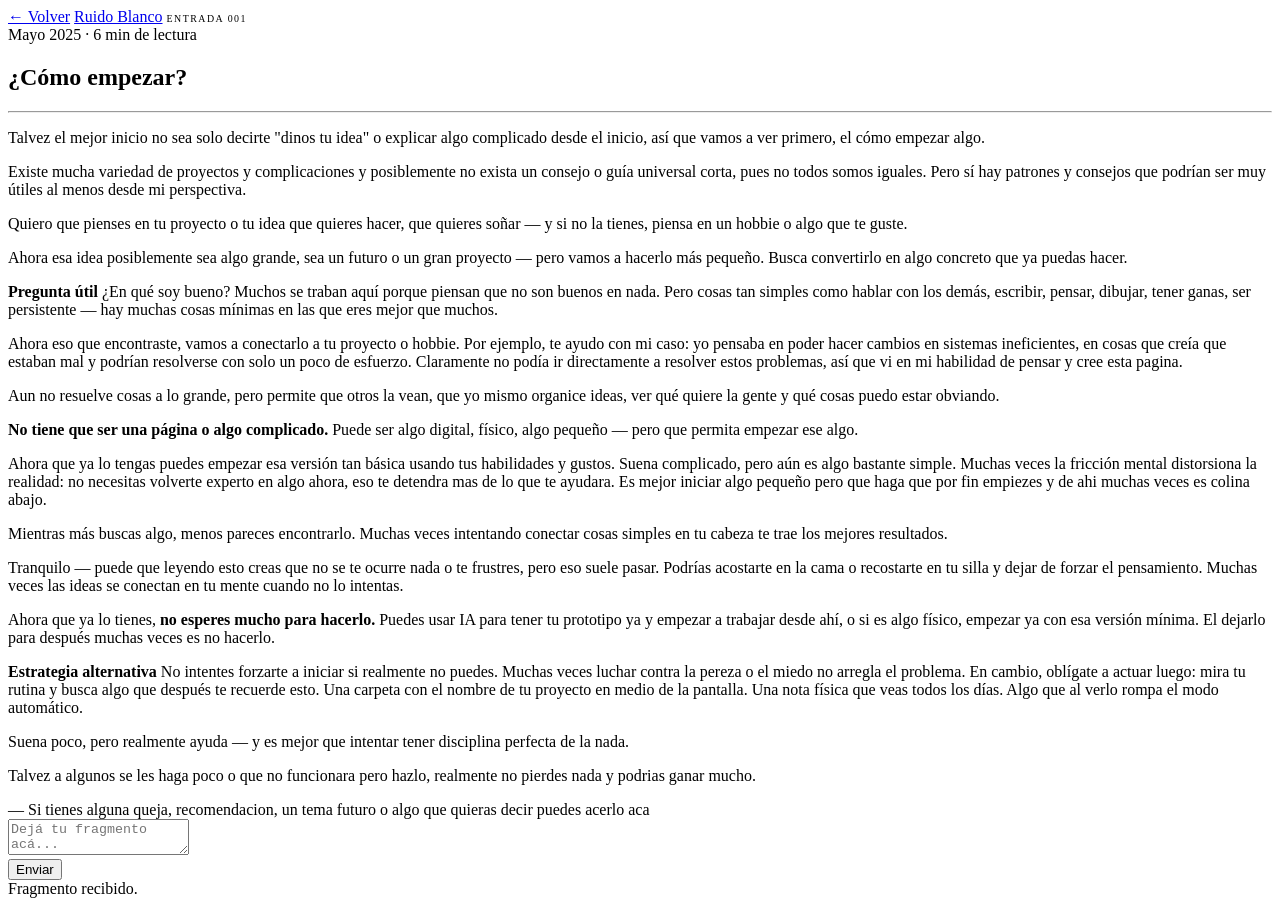
==== como-empezar.html @ b43cd198 "Create como-empezar.html" ====
<!DOCTYPE html>
<html lang="es">
<head>
  <meta charset="UTF-8"/>
  <meta name="viewport" content="width=device-width, initial-scale=1.0"/>
  <title>¿Cómo empezar? — Ruido Blanco</title>
  <link href="https://fonts.googleapis.com/css2?family=Playfair+Display:ital,wght@0,400;0,700;1,400&family=IBM+Plex+Mono:wght@300;400&display=swap" rel="stylesheet"/>
   <nav class="nav">
    <a href="index.html">← Volver</a>
    <a href="index.html" class="site-name">Ruido Blanco</a>
    <span style="font-size:0.62rem;letter-spacing:0.15em;color:var(--muted);text-transform:uppercase;">Entrada 001</span>
  </nav>

  <article class="article-wrap">

    <div class="article-meta">Mayo 2025 · 6 min de lectura</div>
    <h1 class="article-title">¿Cómo empezar?</h1>
    <hr class="article-divider"/>

    <div class="article-body">

      <p>Talvez el mejor inicio no sea solo decirte "dinos tu idea" o explicar algo complicado desde el inicio, así que vamos a ver primero, el cómo empezar algo.</p>

      <p>Existe mucha variedad de proyectos y complicaciones y posiblemente no exista un consejo o guía universal corta, pues no todos somos iguales. Pero sí hay patrones y consejos que podrían ser muy útiles al menos desde mi perspectiva.</p>

      <div class="pullquote">
        Quiero que pienses en tu proyecto o tu idea que quieres hacer, que quieres soñar — y si no la tienes, piensa en un hobbie o algo que te guste.
      </div>

      <p>Ahora esa idea posiblemente sea algo grande, sea un futuro o un gran proyecto — pero vamos a hacerlo más pequeño. Busca convertirlo en algo concreto que ya puedas hacer.</p>

      <div class="tip">
        <strong>Pregunta útil</strong>
        ¿En qué soy bueno? Muchos se traban aquí porque piensan que no son buenos en nada. Pero cosas tan simples como hablar con los demás, escribir, pensar, dibujar, tener ganas, ser persistente — hay muchas cosas mínimas en las que eres mejor que muchos.
      </div>

      <p>Ahora eso que encontraste, vamos a conectarlo a tu proyecto o hobbie. Por ejemplo, te ayudo con mi caso: yo pensaba en poder hacer cambios en sistemas ineficientes, en cosas que creía que estaban mal y podrían resolverse con solo un poco de esfuerzo. Claramente no podía ir directamente a resolver estos problemas, así que vi en mi habilidad de pensar y cree esta pagina.</p>

      <p>Aun no resuelve cosas a lo grande, pero permite que otros la vean, que yo mismo organice ideas, ver qué quiere la gente y qué cosas puedo estar obviando.</p>

      <p><strong>No tiene que ser una página o algo complicado.</strong> Puede ser algo digital, físico, algo pequeño — pero que permita empezar ese algo.</p>

      <p>Ahora que ya lo tengas puedes empezar esa versión tan básica usando tus habilidades y gustos. Suena complicado, pero aún es algo bastante simple. Muchas veces la fricción mental distorsiona la realidad: no necesitas volverte experto en algo ahora, eso te detendra mas de lo que te ayudara. Es mejor iniciar algo pequeño pero que haga que por fin empiezes y de ahi muchas veces es colina abajo.</p>

      <div class="pullquote">
        Mientras más buscas algo, menos pareces encontrarlo. Muchas veces intentando conectar cosas simples en tu cabeza te trae los mejores resultados.
      </div>

      <p>Tranquilo — puede que leyendo esto creas que no se te ocurre nada o te frustres, pero eso suele pasar. Podrías acostarte en la cama o recostarte en tu silla y dejar de forzar el pensamiento. Muchas veces las ideas se conectan en tu mente cuando no lo intentas.</p>

      <p>Ahora que ya lo tienes, <strong>no esperes mucho para hacerlo.</strong> Puedes usar IA para tener tu prototipo ya y empezar a trabajar desde ahí, o si es algo físico, empezar ya con esa versión mínima. El dejarlo para después muchas veces es no hacerlo.</p>

      <div class="tip">
        <strong>Estrategia alternativa</strong>
        No intentes forzarte a iniciar si realmente no puedes. Muchas veces luchar contra la pereza o el miedo no arregla el problema. En cambio, oblígate a actuar luego: mira tu rutina y busca algo que después te recuerde esto. Una carpeta con el nombre de tu proyecto en medio de la pantalla. Una nota física que veas todos los días. Algo que al verlo rompa el modo automático.
      </div>

      <p>Suena poco, pero realmente ayuda — y es mejor que intentar tener disciplina perfecta de la nada.</p>

      <p>Talvez a algunos se les haga poco o que no funcionara pero hazlo, realmente no pierdes nada y podrias ganar mucho.</p>

    </div>

    <!-- RESPUESTAS -->
    <div class="article-footer">
      <div class="footer-label">— Si tienes alguna queja, recomendacion, un tema futuro o algo que quieras decir puedes acerlo aca</div>
      <div class="messages-list" id="msgs"></div>
      <div class="compose-box">
        <textarea id="reply-input" placeholder="Dejá tu fragmento acá..."></textarea>
        <div class="compose-actions">
          <button class="send-btn" onclick="sendMessage()">Enviar</button>
        </div>
      </div>
      <div class="sent-msg" id="sent-msg">Fragmento recibido.</div>
    </div>

  </article>

  <script>
    function sendMessage() {
      const textarea = document.getElementById('reply-input');
      const text = textarea.value.trim();
      if (!text) return;

      const list = document.getElementById('msgs');
      const item = document.createElement('div');
      item.className = 'message-item';
      const time = new Date().toLocaleTimeString('es-CO', { hour: '2-digit', minute: '2-digit' });
      item.innerHTML = `<div class="msg-time">${time}</div><div>${text}</div>`;
      list.appendChild(item);

      textarea.value = '';
      const sent = document.getElementById('sent-msg');
      sent.style.display = 'block';
      setTimeout(() => sent.style.display = 'none', 2500);
    }
  </script>

</body>
</html>
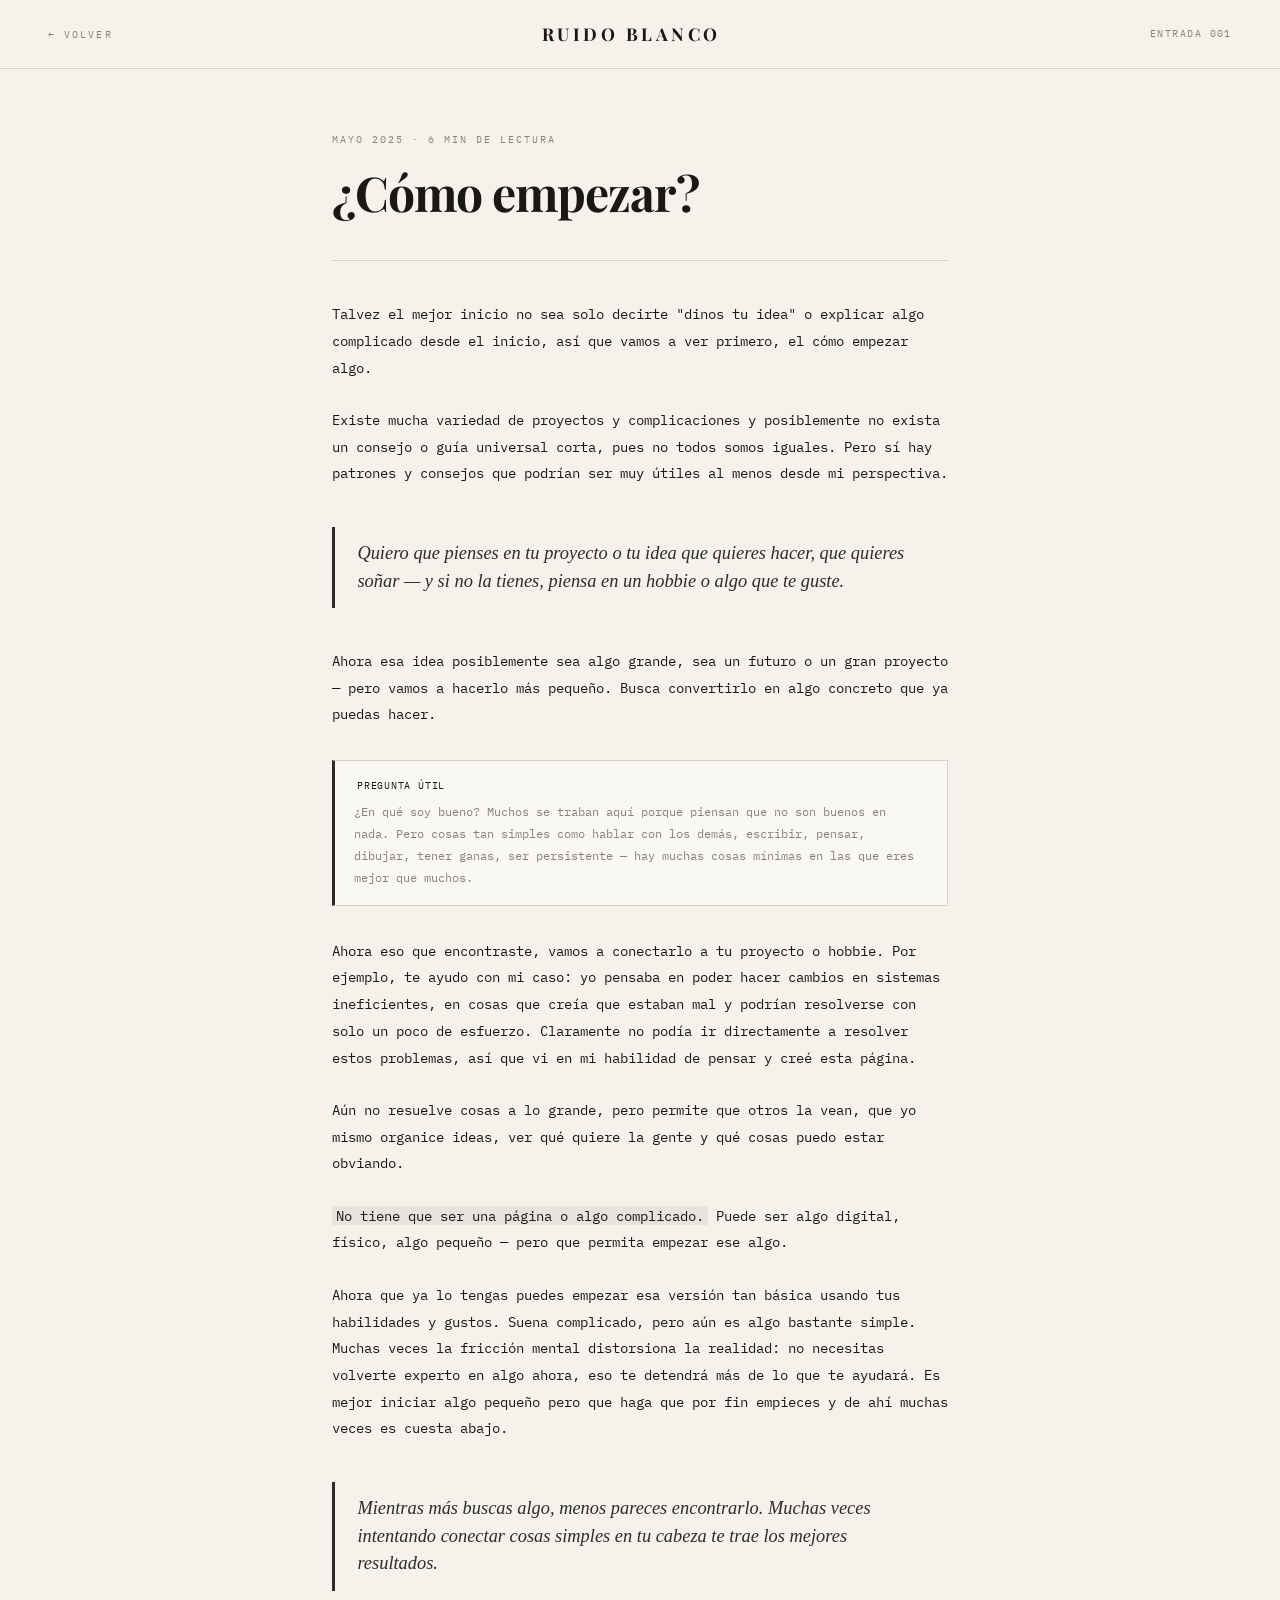
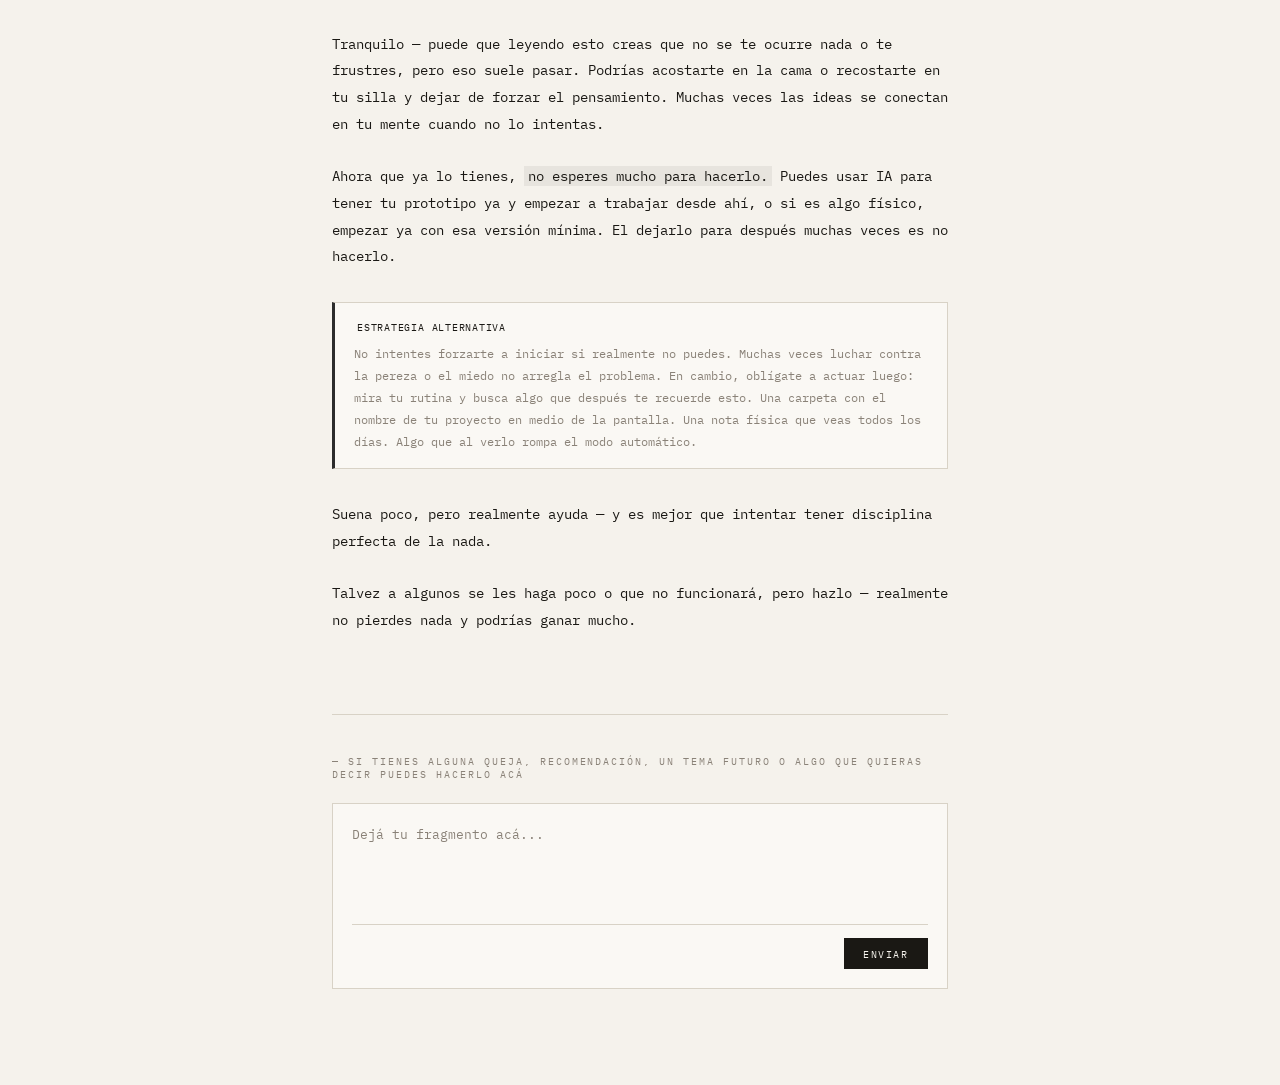
==== commit 56aec737: "Update como-empezar.html" ====
--- a/como-empezar.html
+++ b/como-empezar.html
@@ -5,7 +5,11 @@
   <meta name="viewport" content="width=device-width, initial-scale=1.0"/>
   <title>¿Cómo empezar? — Ruido Blanco</title>
   <link href="https://fonts.googleapis.com/css2?family=Playfair+Display:ital,wght@0,400;0,700;1,400&family=IBM+Plex+Mono:wght@300;400&display=swap" rel="stylesheet"/>
-   <nav class="nav">
+  <link rel="stylesheet" href="style.css">
+</head>
+<body>
+
+  <nav class="nav">
     <a href="index.html">← Volver</a>
     <a href="index.html" class="site-name">Ruido Blanco</a>
     <span style="font-size:0.62rem;letter-spacing:0.15em;color:var(--muted);text-transform:uppercase;">Entrada 001</span>
@@ -34,13 +38,13 @@
         ¿En qué soy bueno? Muchos se traban aquí porque piensan que no son buenos en nada. Pero cosas tan simples como hablar con los demás, escribir, pensar, dibujar, tener ganas, ser persistente — hay muchas cosas mínimas en las que eres mejor que muchos.
       </div>
 
-      <p>Ahora eso que encontraste, vamos a conectarlo a tu proyecto o hobbie. Por ejemplo, te ayudo con mi caso: yo pensaba en poder hacer cambios en sistemas ineficientes, en cosas que creía que estaban mal y podrían resolverse con solo un poco de esfuerzo. Claramente no podía ir directamente a resolver estos problemas, así que vi en mi habilidad de pensar y cree esta pagina.</p>
+      <p>Ahora eso que encontraste, vamos a conectarlo a tu proyecto o hobbie. Por ejemplo, te ayudo con mi caso: yo pensaba en poder hacer cambios en sistemas ineficientes, en cosas que creía que estaban mal y podrían resolverse con solo un poco de esfuerzo. Claramente no podía ir directamente a resolver estos problemas, así que vi en mi habilidad de pensar y creé esta página.</p>
 
-      <p>Aun no resuelve cosas a lo grande, pero permite que otros la vean, que yo mismo organice ideas, ver qué quiere la gente y qué cosas puedo estar obviando.</p>
+      <p>Aún no resuelve cosas a lo grande, pero permite que otros la vean, que yo mismo organice ideas, ver qué quiere la gente y qué cosas puedo estar obviando.</p>
 
       <p><strong>No tiene que ser una página o algo complicado.</strong> Puede ser algo digital, físico, algo pequeño — pero que permita empezar ese algo.</p>
 
-      <p>Ahora que ya lo tengas puedes empezar esa versión tan básica usando tus habilidades y gustos. Suena complicado, pero aún es algo bastante simple. Muchas veces la fricción mental distorsiona la realidad: no necesitas volverte experto en algo ahora, eso te detendra mas de lo que te ayudara. Es mejor iniciar algo pequeño pero que haga que por fin empiezes y de ahi muchas veces es colina abajo.</p>
+      <p>Ahora que ya lo tengas puedes empezar esa versión tan básica usando tus habilidades y gustos. Suena complicado, pero aún es algo bastante simple. Muchas veces la fricción mental distorsiona la realidad: no necesitas volverte experto en algo ahora, eso te detendrá más de lo que te ayudará. Es mejor iniciar algo pequeño pero que haga que por fin empieces y de ahí muchas veces es cuesta abajo.</p>
 
       <div class="pullquote">
         Mientras más buscas algo, menos pareces encontrarlo. Muchas veces intentando conectar cosas simples en tu cabeza te trae los mejores resultados.
@@ -57,13 +61,12 @@
 
       <p>Suena poco, pero realmente ayuda — y es mejor que intentar tener disciplina perfecta de la nada.</p>
 
-      <p>Talvez a algunos se les haga poco o que no funcionara pero hazlo, realmente no pierdes nada y podrias ganar mucho.</p>
+      <p>Talvez a algunos se les haga poco o que no funcionará, pero hazlo — realmente no pierdes nada y podrías ganar mucho.</p>
 
     </div>
 
-    <!-- RESPUESTAS -->
     <div class="article-footer">
-      <div class="footer-label">— Si tienes alguna queja, recomendacion, un tema futuro o algo que quieras decir puedes acerlo aca</div>
+      <div class="footer-label">— Si tienes alguna queja, recomendación, un tema futuro o algo que quieras decir puedes hacerlo acá</div>
       <div class="messages-list" id="msgs"></div>
       <div class="compose-box">
         <textarea id="reply-input" placeholder="Dejá tu fragmento acá..."></textarea>
--- a/style.css
+++ b/style.css
@@ -0,0 +1,366 @@
+:root {
+  --bg: #f5f2ec;
+  --surface: #faf8f4;
+  --border: #d8d2c6;
+  --text: #1a1814;
+  --muted: #8a8278;
+  --accent: #2c2c2c;
+}
+
+* { box-sizing: border-box; margin: 0; padding: 0; }
+
+body {
+  background-color: var(--bg);
+  font-family: 'IBM Plex Mono', monospace;
+  color: var(--text);
+  min-height: 100vh;
+}
+
+/* ─────────────────────────────
+   INDEX — HEADER
+───────────────────────────── */
+header {
+  border-bottom: 1px solid var(--border);
+  padding: 2rem 3rem 1.6rem;
+  display: flex;
+  align-items: baseline;
+  gap: 1.2rem;
+}
+
+header h1 {
+  font-family: 'Playfair Display', serif;
+  font-size: clamp(2rem, 5vw, 3.4rem);
+  font-weight: 700;
+  letter-spacing: -0.02em;
+  line-height: 1;
+}
+
+header span.sub {
+  font-size: 0.7rem;
+  color: var(--muted);
+  letter-spacing: 0.18em;
+  text-transform: uppercase;
+}
+
+/* ─────────────────────────────
+   ARTÍCULO — NAV
+───────────────────────────── */
+.nav {
+  padding: 1.4rem 3rem;
+  border-bottom: 1px solid var(--border);
+  display: flex;
+  align-items: center;
+  justify-content: space-between;
+}
+
+.nav a {
+  font-size: 0.65rem;
+  letter-spacing: 0.2em;
+  text-transform: uppercase;
+  color: var(--muted);
+  text-decoration: none;
+  transition: color 0.15s;
+}
+.nav a:hover { color: var(--text); }
+
+.nav .site-name {
+  font-family: 'Playfair Display', serif;
+  font-size: 1.1rem;
+  font-weight: 700;
+  color: var(--text);
+  text-decoration: none;
+}
+
+/* ─────────────────────────────
+   INDEX — MAIN
+───────────────────────────── */
+main {
+  max-width: 960px;
+  margin: 0 auto;
+  padding: 3rem 2rem 6rem;
+}
+
+.feed-label {
+  font-size: 0.65rem;
+  letter-spacing: 0.22em;
+  text-transform: uppercase;
+  color: var(--muted);
+  margin-bottom: 2rem;
+  display: flex;
+  align-items: center;
+  gap: 0.8rem;
+}
+.feed-label::after {
+  content: '';
+  flex: 1;
+  height: 1px;
+  background: var(--border);
+}
+
+/* ─────────────────────────────
+   INDEX — CARDS
+───────────────────────────── */
+.articles {
+  display: grid;
+  grid-template-columns: repeat(auto-fill, minmax(280px, 1fr));
+  gap: 1.5rem;
+  margin-bottom: 4rem;
+}
+
+.card {
+  background: var(--surface);
+  border: 1px solid var(--border);
+  cursor: pointer;
+  transition: box-shadow 0.2s, transform 0.2s;
+  position: relative;
+  overflow: hidden;
+}
+
+.card::before {
+  content: '';
+  position: absolute;
+  top: 0; left: 0;
+  width: 3px; height: 100%;
+  background: var(--accent);
+  transform: scaleY(0);
+  transform-origin: bottom;
+  transition: transform 0.25s ease;
+}
+
+.card:hover::before { transform: scaleY(1); }
+.card:hover {
+  box-shadow: 4px 4px 0 var(--border);
+  transform: translate(-2px, -2px);
+}
+
+.card-header {
+  padding: 1.4rem 1.4rem 1rem;
+  border-bottom: 1px solid var(--border);
+}
+
+.card-num {
+  font-size: 0.6rem;
+  letter-spacing: 0.2em;
+  text-transform: uppercase;
+  color: var(--muted);
+  margin-bottom: 0.5rem;
+}
+
+.card h2 {
+  font-family: 'Playfair Display', serif;
+  font-size: 1.25rem;
+  font-weight: 700;
+  line-height: 1.25;
+}
+
+.card-body {
+  padding: 1rem 1.4rem 1.4rem;
+}
+
+.card-body p {
+  font-size: 0.78rem;
+  line-height: 1.7;
+  color: var(--muted);
+  margin-bottom: 1rem;
+}
+
+.card-footer {
+  display: flex;
+  justify-content: space-between;
+  align-items: center;
+  font-size: 0.62rem;
+  letter-spacing: 0.1em;
+  color: var(--muted);
+}
+
+.open-btn {
+  font-family: 'IBM Plex Mono', monospace;
+  font-size: 0.62rem;
+  letter-spacing: 0.12em;
+  text-transform: uppercase;
+  background: var(--text);
+  color: var(--bg);
+  border: none;
+  padding: 0.4rem 0.85rem;
+  cursor: pointer;
+  transition: opacity 0.15s;
+}
+.open-btn:hover { opacity: 0.75; }
+
+/* ─────────────────────────────
+   ARTÍCULO — LAYOUT
+───────────────────────────── */
+.article-wrap {
+  max-width: 680px;
+  margin: 0 auto;
+  padding: 4rem 2rem 6rem;
+}
+
+.article-meta {
+  font-size: 0.62rem;
+  letter-spacing: 0.2em;
+  text-transform: uppercase;
+  color: var(--muted);
+  margin-bottom: 1.2rem;
+}
+
+.article-title {
+  font-family: 'Playfair Display', serif;
+  font-size: clamp(2rem, 5vw, 3rem);
+  font-weight: 700;
+  line-height: 1.15;
+  letter-spacing: -0.02em;
+  margin-bottom: 2.5rem;
+}
+
+.article-divider {
+  border: none;
+  border-top: 1px solid var(--border);
+  margin-bottom: 2.5rem;
+}
+
+.article-body p {
+  font-size: 0.88rem;
+  line-height: 1.9;
+  color: var(--text);
+  margin-bottom: 1.6rem;
+}
+
+.article-body strong {
+  font-weight: 400;
+  background: rgba(44,44,44,0.07);
+  padding: 0.05em 0.3em;
+}
+
+.pullquote {
+  border-left: 3px solid var(--accent);
+  margin: 2.5rem 0;
+  padding: 0.8rem 1.4rem;
+  font-family: 'Playfair Display', serif;
+  font-style: italic;
+  font-size: 1.15rem;
+  line-height: 1.5;
+  color: var(--accent);
+}
+
+.tip {
+  background: var(--surface);
+  border: 1px solid var(--border);
+  border-left: 3px solid var(--accent);
+  padding: 1rem 1.2rem;
+  margin: 2rem 0;
+  font-size: 0.78rem;
+  line-height: 1.75;
+  color: var(--muted);
+}
+.tip strong {
+  background: none;
+  font-weight: 400;
+  color: var(--text);
+  letter-spacing: 0.08em;
+  text-transform: uppercase;
+  font-size: 0.6rem;
+  display: block;
+  margin-bottom: 0.4rem;
+}
+
+/* ─────────────────────────────
+   COMPARTIDO — COMPOSE
+───────────────────────────── */
+.compose-section {
+  border-top: 1px solid var(--border);
+  padding-top: 2.5rem;
+}
+
+.compose-label,
+.footer-label {
+  font-size: 0.62rem;
+  letter-spacing: 0.2em;
+  text-transform: uppercase;
+  color: var(--muted);
+  margin-bottom: 1.2rem;
+}
+
+.compose-box {
+  background: var(--surface);
+  border: 1px solid var(--border);
+  padding: 1.2rem;
+}
+
+.compose-box textarea {
+  width: 100%;
+  min-height: 90px;
+  background: transparent;
+  border: none;
+  outline: none;
+  font-family: 'IBM Plex Mono', monospace;
+  font-size: 0.8rem;
+  color: var(--text);
+  resize: none;
+  line-height: 1.7;
+}
+.compose-box textarea::placeholder { color: var(--muted); }
+
+.compose-actions {
+  display: flex;
+  justify-content: flex-end;
+  border-top: 1px solid var(--border);
+  padding-top: 0.8rem;
+  margin-top: 0.4rem;
+}
+
+.send-btn {
+  font-family: 'IBM Plex Mono', monospace;
+  font-size: 0.65rem;
+  letter-spacing: 0.15em;
+  text-transform: uppercase;
+  background: var(--text);
+  color: var(--bg);
+  border: none;
+  padding: 0.55rem 1.2rem;
+  cursor: pointer;
+  transition: opacity 0.15s;
+}
+.send-btn:hover { opacity: 0.75; }
+
+.sent-msg {
+  font-size: 0.65rem;
+  color: var(--muted);
+  letter-spacing: 0.1em;
+  margin-top: 0.6rem;
+  display: none;
+}
+
+/* ─────────────────────────────
+   ARTÍCULO — FOOTER RESPUESTAS
+───────────────────────────── */
+.article-footer {
+  margin-top: 5rem;
+  border-top: 1px solid var(--border);
+  padding-top: 2.5rem;
+}
+
+.messages-list {
+  margin-bottom: 1.4rem;
+}
+
+.message-item {
+  padding: 0.8rem 0;
+  border-bottom: 1px solid var(--border);
+  font-size: 0.78rem;
+  line-height: 1.7;
+}
+.message-item:last-child { border-bottom: none; }
+
+.msg-time {
+  font-size: 0.6rem;
+  color: var(--muted);
+  margin-bottom: 0.2rem;
+}
+
+/* ─────────────────────────────
+   SCROLLBAR
+───────────────────────────── */
+::-webkit-scrollbar { width: 4px; }
+::-webkit-scrollbar-track { background: transparent; }
+::-webkit-scrollbar-thumb { background: var(--border); }
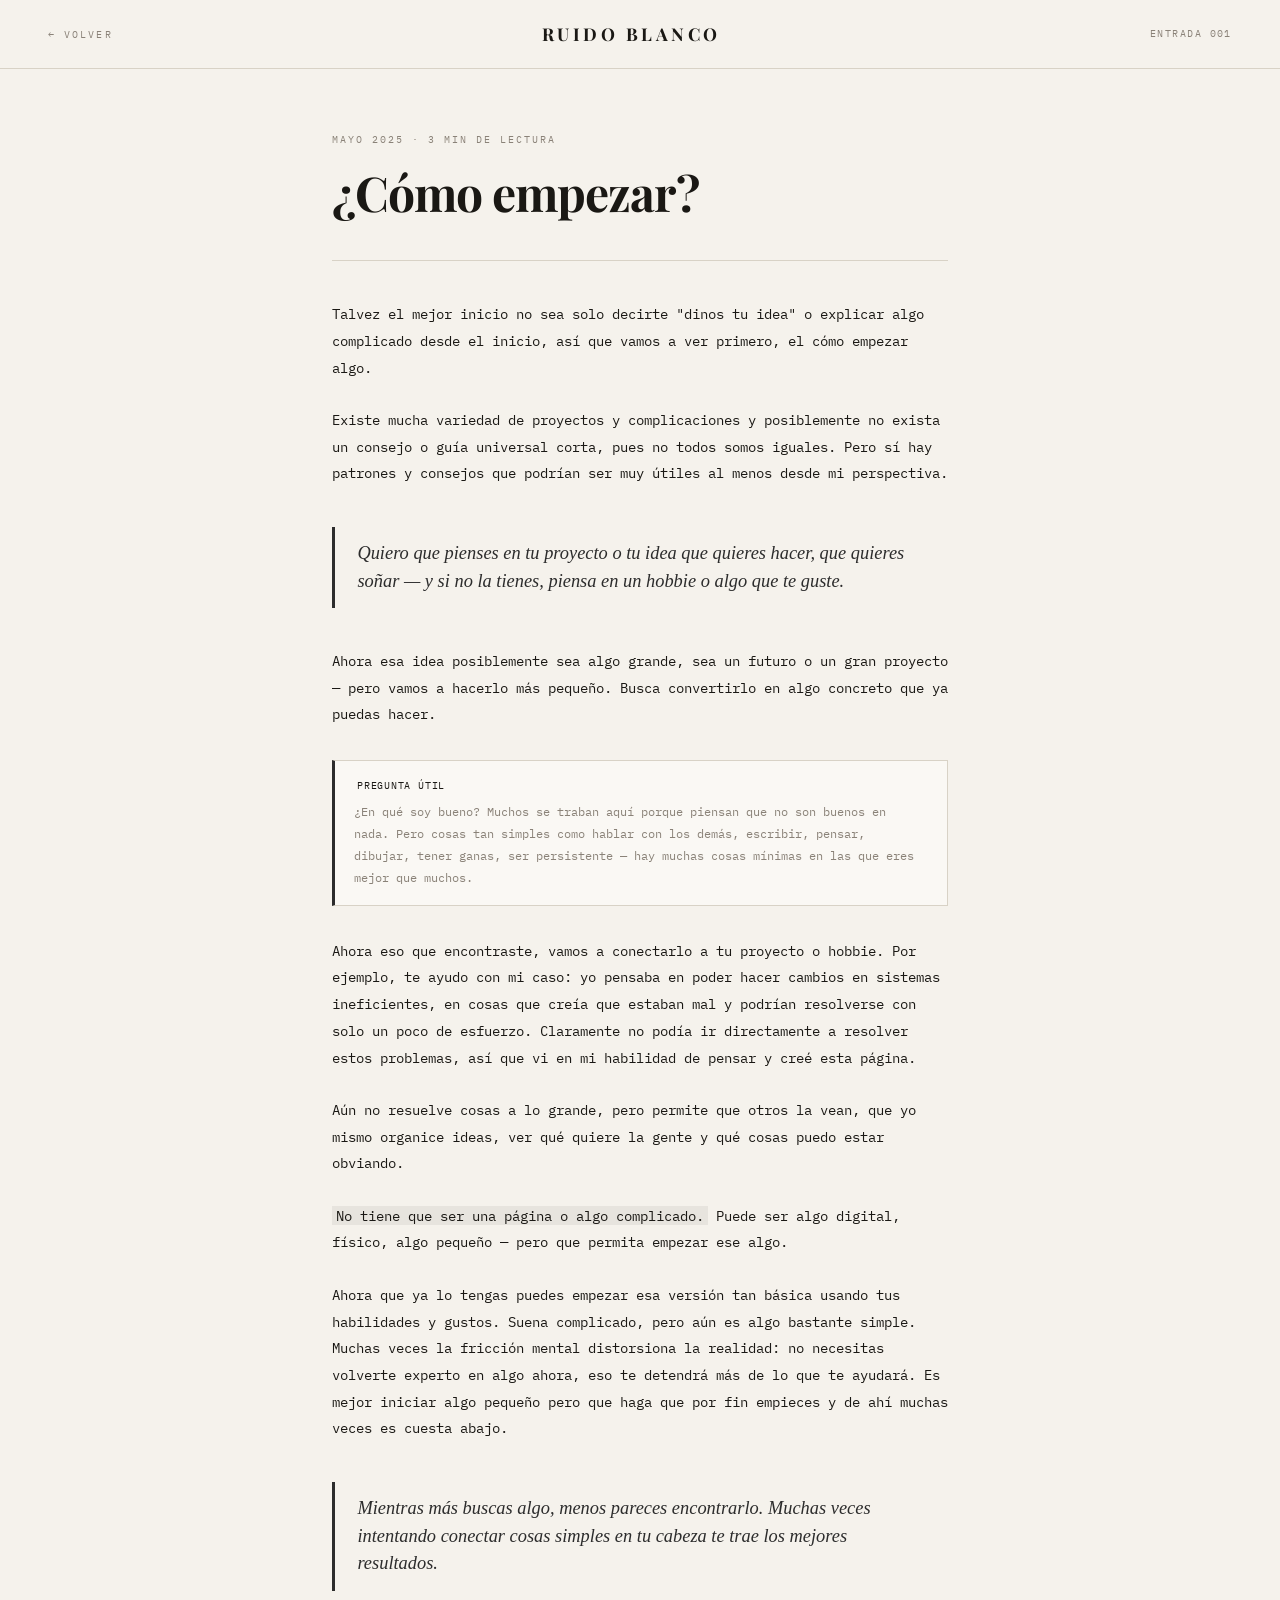
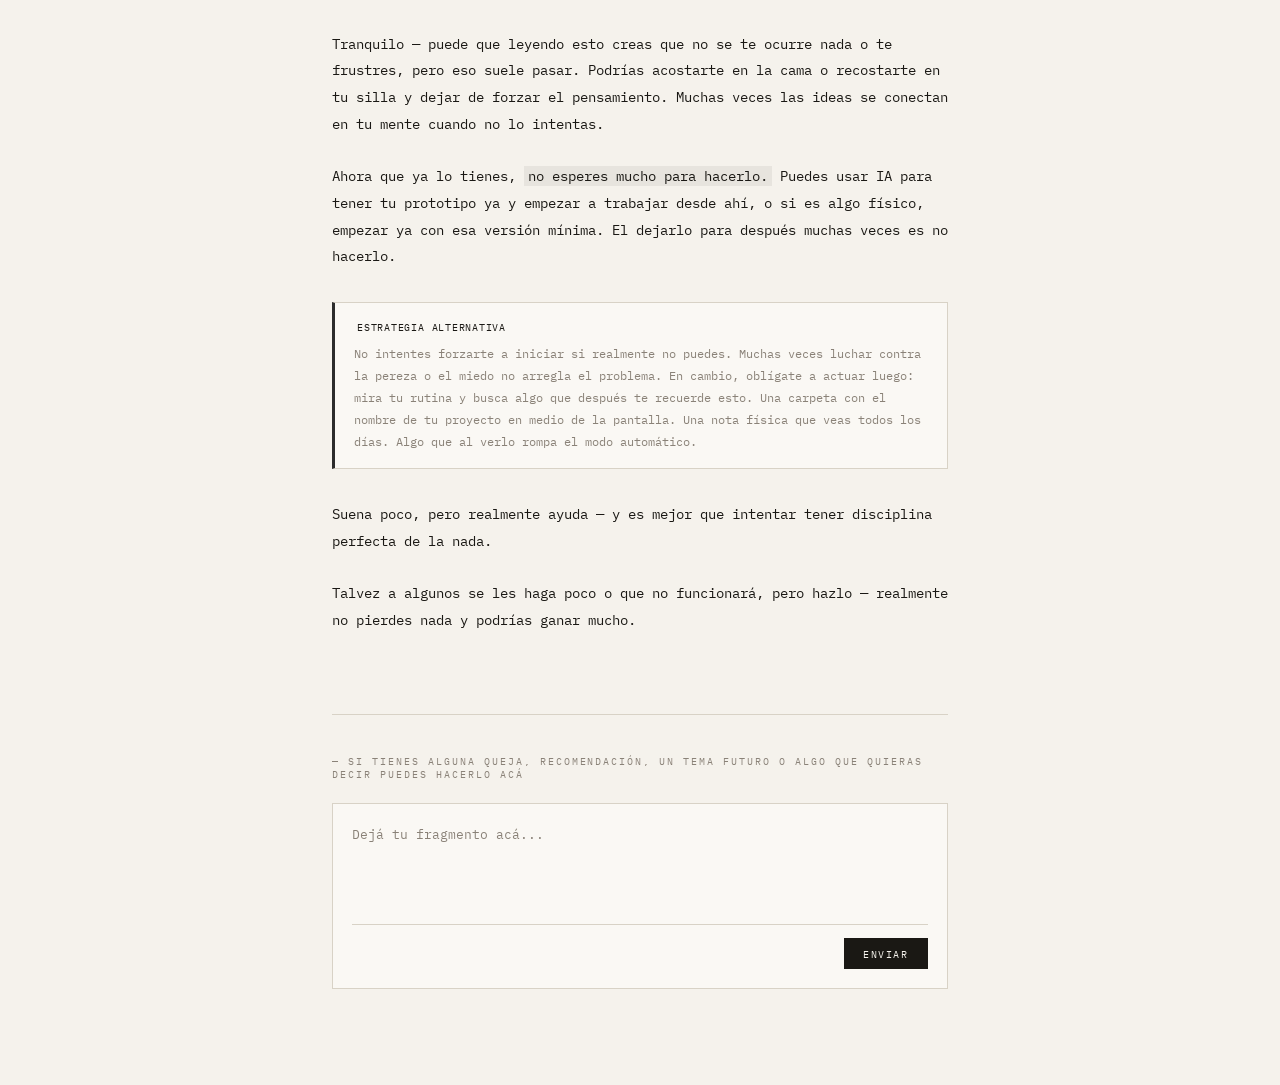
==== commit 8185779c: "Update como-empezar.html" ====
--- a/como-empezar.html
+++ b/como-empezar.html
@@ -17,7 +17,7 @@
 
   <article class="article-wrap">
 
-    <div class="article-meta">Mayo 2025 · 6 min de lectura</div>
+    <div class="article-meta">Mayo 2025 · 3 min de lectura</div>
     <h1 class="article-title">¿Cómo empezar?</h1>
     <hr class="article-divider"/>
 
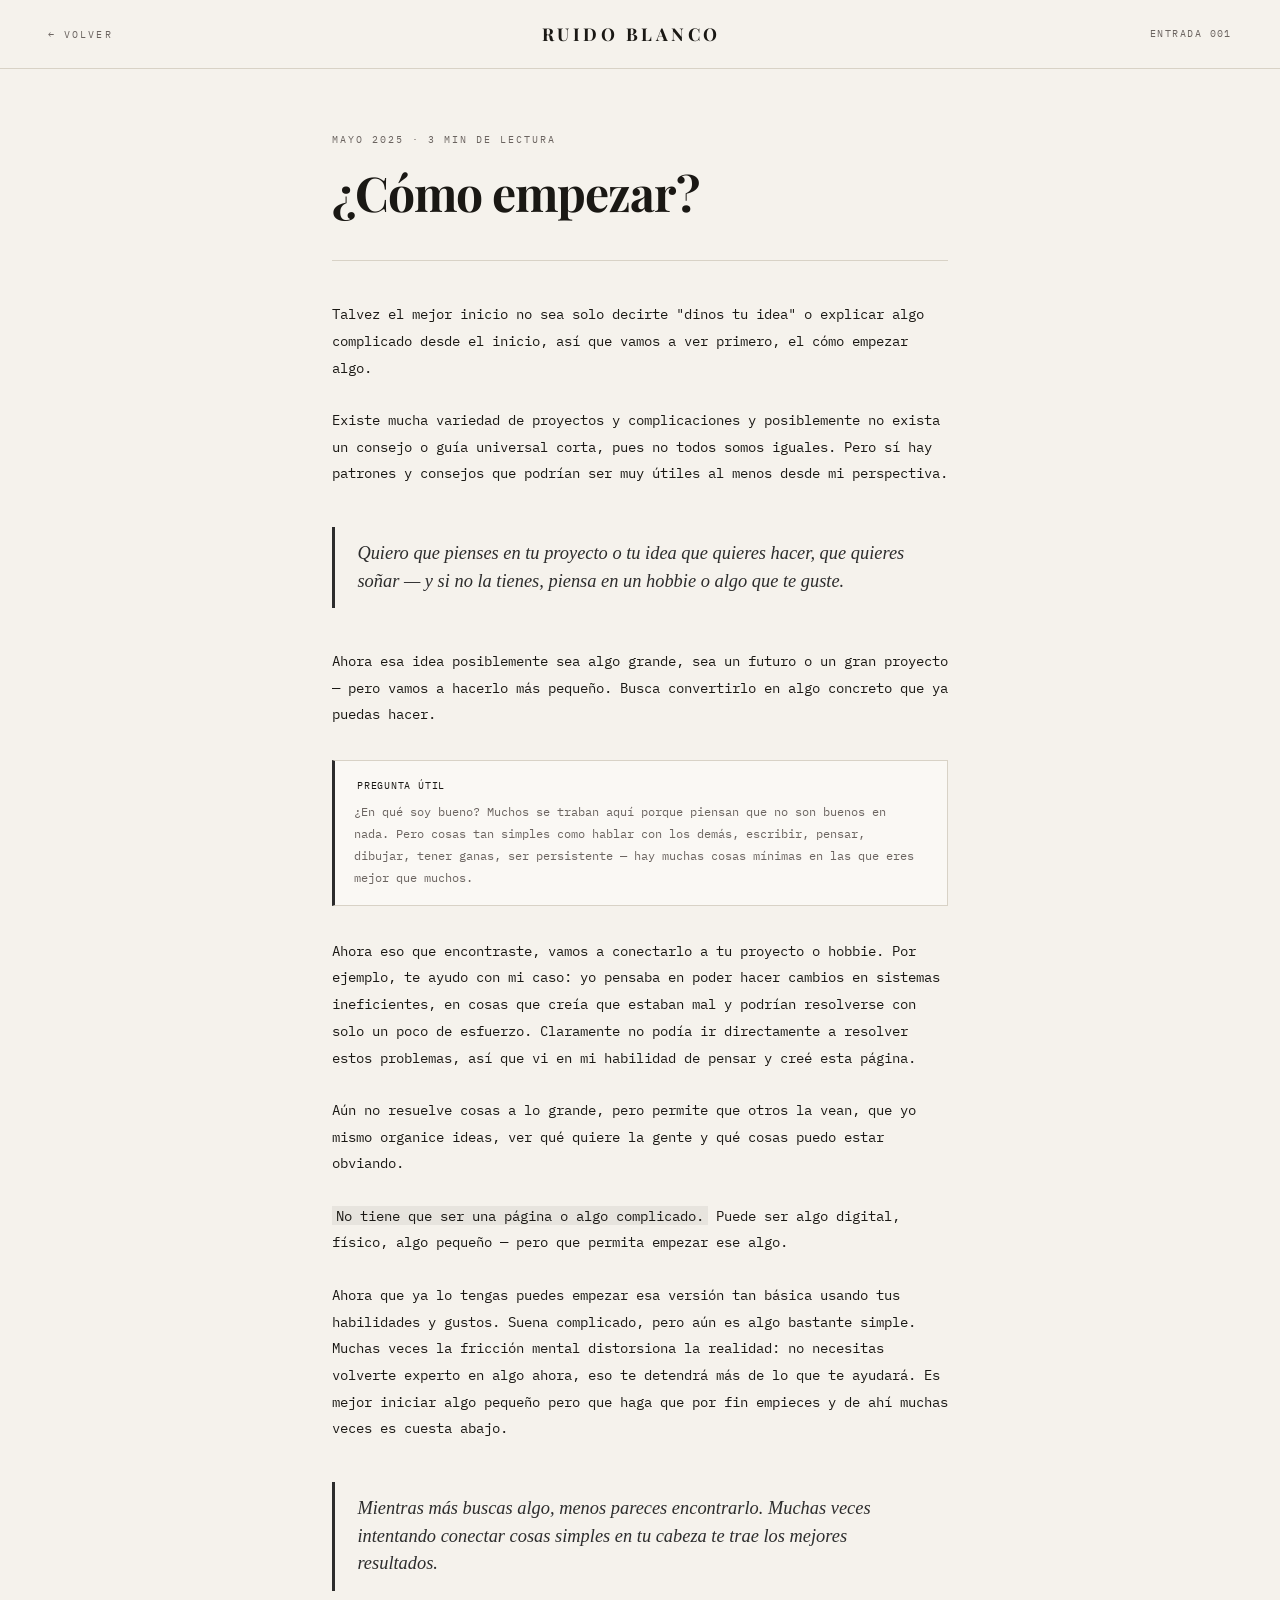
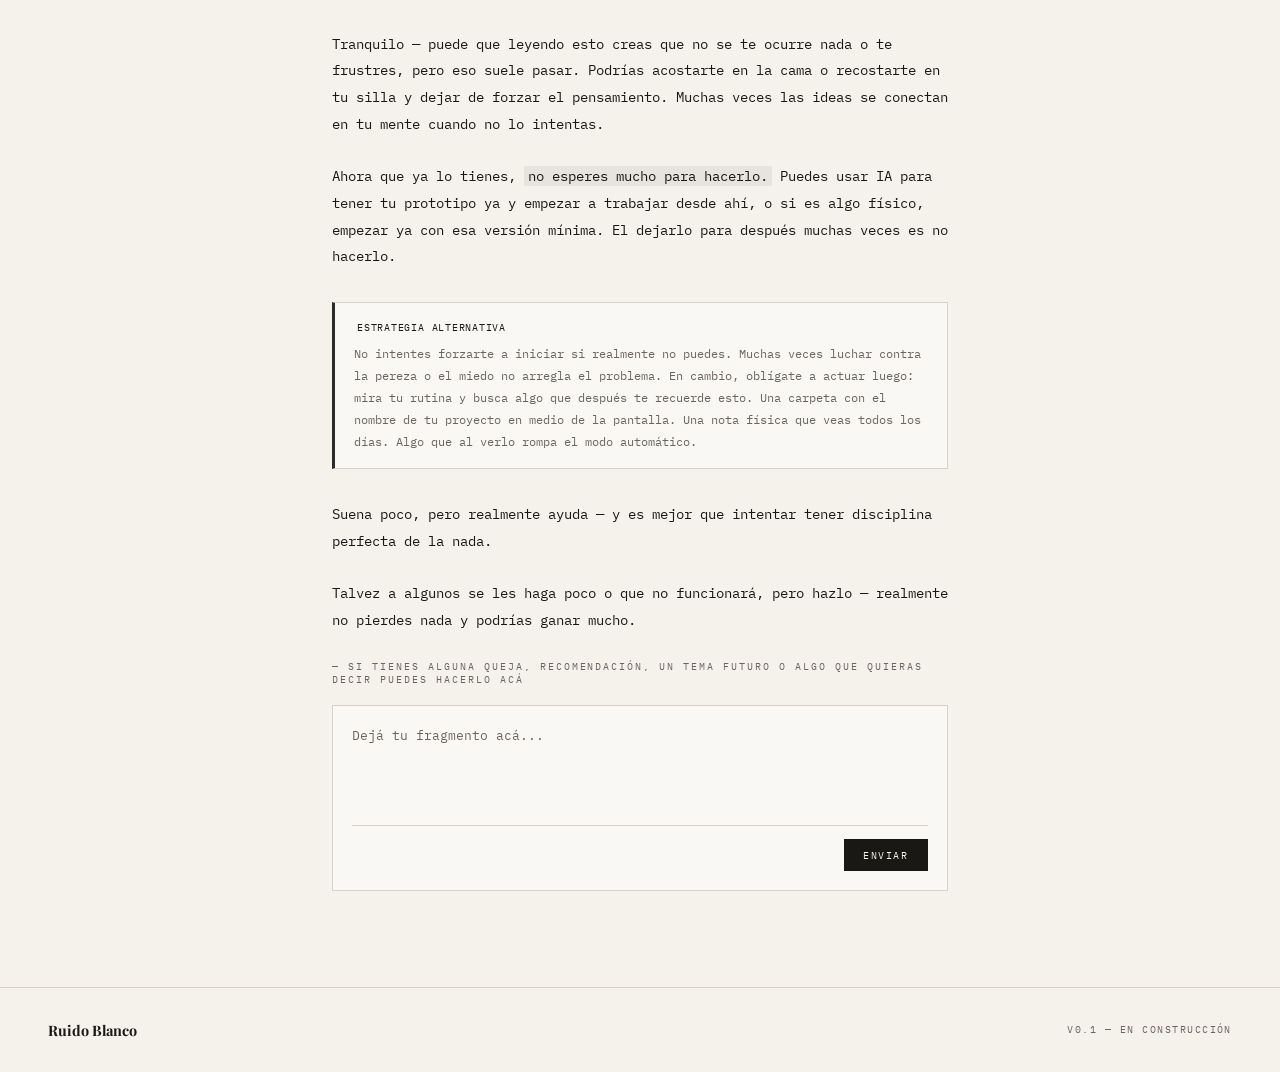
==== commit 815f768c: "Update como-empezar.html" ====
--- a/como-empezar.html
+++ b/como-empezar.html
@@ -3,6 +3,7 @@
 <head>
   <meta charset="UTF-8"/>
   <meta name="viewport" content="width=device-width, initial-scale=1.0"/>
+  <meta name="description" content="Cómo convertir una idea grande en algo pequeño que ya puedas hacer hoy. Consejos prácticos para dar el primer paso.">
   <title>¿Cómo empezar? — Ruido Blanco</title>
   <link href="https://fonts.googleapis.com/css2?family=Playfair+Display:ital,wght@0,400;0,700;1,400&family=IBM+Plex+Mono:wght@300;400&display=swap" rel="stylesheet"/>
   <link rel="stylesheet" href="style.css">
@@ -71,33 +72,21 @@
       <div class="compose-box">
         <textarea id="reply-input" placeholder="Dejá tu fragmento acá..."></textarea>
         <div class="compose-actions">
-          <button class="send-btn" onclick="sendMessage()">Enviar</button>
+          <button
+  class="send-btn"
+  onclick="sendMessage('reply-input', 'sent-msg', 'como-empezar')">
+  Enviar
+</button>
         </div>
       </div>
       <div class="sent-msg" id="sent-msg">Fragmento recibido.</div>
     </div>
 
   </article>
-
-  <script>
-    function sendMessage() {
-      const textarea = document.getElementById('reply-input');
-      const text = textarea.value.trim();
-      if (!text) return;
-
-      const list = document.getElementById('msgs');
-      const item = document.createElement('div');
-      item.className = 'message-item';
-      const time = new Date().toLocaleTimeString('es-CO', { hour: '2-digit', minute: '2-digit' });
-      item.innerHTML = `<div class="msg-time">${time}</div><div>${text}</div>`;
-      list.appendChild(item);
-
-      textarea.value = '';
-      const sent = document.getElementById('sent-msg');
-      sent.style.display = 'block';
-      setTimeout(() => sent.style.display = 'none', 2500);
-    }
-  </script>
-
+<script src="script.js"></script>
+  <footer class="footer">
+  <p>Ruido Blanco</p>
+  <span>v0.1 — en construcción</span>
+</footer>
 </body>
 </html>
--- a/style.css
+++ b/style.css
@@ -3,7 +3,7 @@
   --surface: #faf8f4;
   --border: #d8d2c6;
   --text: #1a1814;
-  --muted: #8a8278;
+  --muted: #6b6460;
   --accent: #2c2c2c;
 }
 
@@ -332,30 +332,28 @@
 }
 
 /* ─────────────────────────────
-   ARTÍCULO — FOOTER RESPUESTAS
-───────────────────────────── */
-.article-footer {
-  margin-top: 5rem;
+   FOOTER
+───────────────────────────── */
+.footer {
   border-top: 1px solid var(--border);
-  padding-top: 2.5rem;
-}
-
-.messages-list {
-  margin-bottom: 1.4rem;
-}
-
-.message-item {
-  padding: 0.8rem 0;
-  border-bottom: 1px solid var(--border);
-  font-size: 0.78rem;
-  line-height: 1.7;
-}
-.message-item:last-child { border-bottom: none; }
-
-.msg-time {
-  font-size: 0.6rem;
-  color: var(--muted);
-  margin-bottom: 0.2rem;
+  padding: 2rem 3rem;
+  display: flex;
+  justify-content: space-between;
+  align-items: center;
+}
+
+.footer p {
+  font-family: 'Playfair Display', serif;
+  font-size: 0.9rem;
+  font-weight: 700;
+  color: var(--text);
+}
+
+.footer span {
+  font-size: 0.62rem;
+  letter-spacing: 0.15em;
+  text-transform: uppercase;
+  color: var(--muted);
 }
 
 /* ─────────────────────────────
